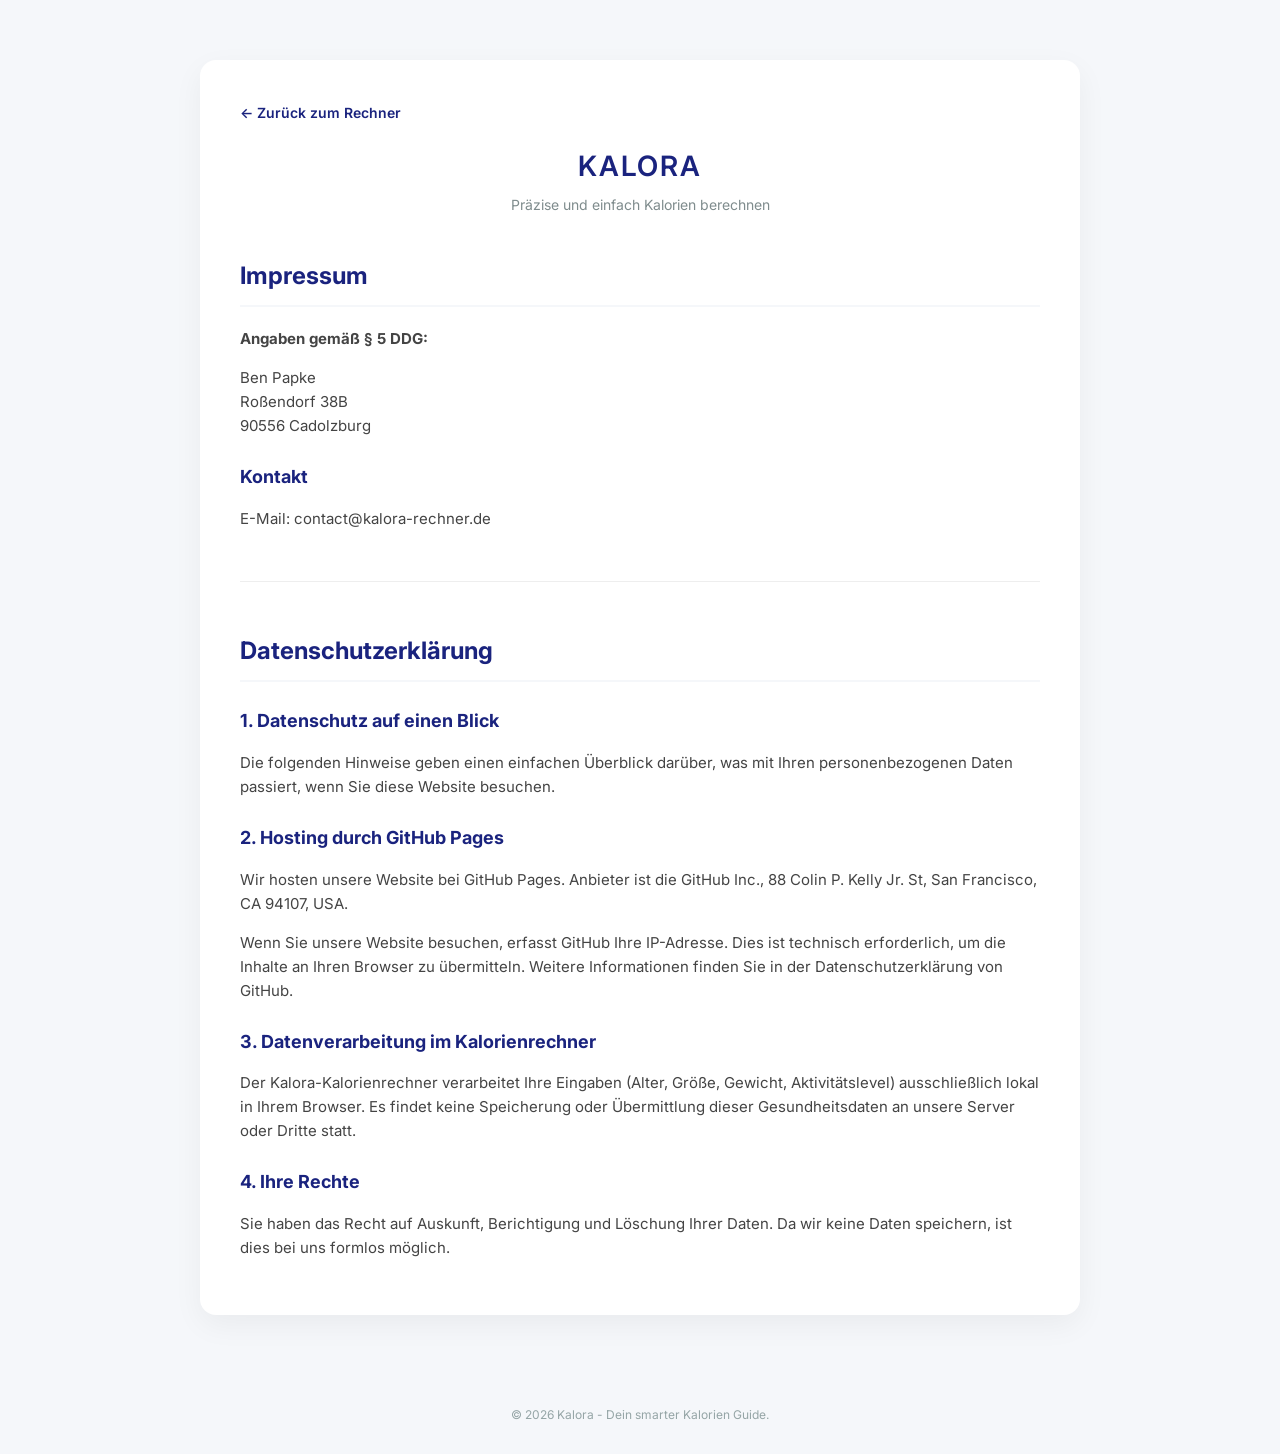
==== legal.html @ d5845e1d "Add legal and privacy information page This file contains the legal information and privacy policy f" ====
<!DOCTYPE html>
<html lang="de">
<head>
    <meta charset="UTF-8">
    <meta name="viewport" content="width=device-width, initial-scale=1.0">
    <title>Rechtliches - Kalora</title>
    <link href="https://fonts.googleapis.com/css2?family=Inter:wght@300;400;600&display=swap" rel="stylesheet">
    <style>
        :root {
            --primary-blue: #1A237E;
            --text-color: #2C3E50;
            --bg-color: #F5F7FA;
            --card-bg: #FFFFFF;
        }

        body {
            font-family: 'Inter', sans-serif;
            background-color: var(--bg-color);
            color: var(--text-color);
            margin: 0;
            line-height: 1.6;
            display: flex;
            flex-direction: column;
            min-height: 100vh;
        }

        .container {
            max-width: 800px;
            margin: 60px auto;
            padding: 40px;
            background: var(--card-bg);
            border-radius: 16px;
            box-shadow: 0 10px 30px rgba(0,0,0,0.05);
        }

        .logo-area {
            text-align: center;
            margin-bottom: 40px;
        }

        .logo-text {
            font-size: 28px;
            font-weight: 600;
            color: var(--primary-blue);
            letter-spacing: 2px;
            text-transform: uppercase;
            margin: 0;
        }

        .logo-sub {
            font-size: 14px;
            color: #7F8C8D;
            margin-top: 5px;
        }

        h1 {
            font-size: 24px;
            color: var(--primary-blue);
            border-bottom: 2px solid var(--bg-color);
            padding-bottom: 10px;
            margin-top: 40px;
        }

        h2 {
            font-size: 18px;
            color: var(--primary-blue);
            margin-top: 25px;
        }

        p, li {
            font-size: 15px;
            color: #444;
        }

        .back-link {
            display: inline-block;
            margin-bottom: 20px;
            color: var(--primary-blue);
            text-decoration: none;
            font-weight: 600;
            font-size: 14px;
        }

        .back-link:hover {
            text-decoration: underline;
        }

        footer {
            text-align: center;
            padding: 30px;
            font-size: 12px;
            color: #95A5A6;
            margin-top: auto;
        }

        .section-divider {
            height: 1px;
            background: #EEE;
            margin: 50px 0;
        }

        @media (max-width: 600px) {
            .container {
                margin: 20px;
                padding: 20px;
            }
        }
    </style>
</head>
<body>

    <div class="container">
        <a href="index.html" class="back-link">← Zurück zum Rechner</a>

        <div class="logo-area">
            <p class="logo-text">KALORA</p>
            <p class="logo-sub">Präzise und einfach Kalorien berechnen</p>
        </div>

        <!-- IMPRESSUM -->
        <section id="impressum">
            <h1>Impressum</h1>
            <p><strong>Angaben gemäß § 5 DDG:</strong></p>
            <p>
                Ben Papke <br>
                Roßendorf 38B <br>
                90556 Cadolzburg
            </p>

            <h2>Kontakt</h2>
            <p>
                E-Mail: contact@kalora-rechner.de
            </p>

        </section>

        <div class="section-divider"></div>

        <!-- DATENSCHUTZ -->
        <section id="datenschutz">
            <h1>Datenschutzerklärung</h1>
            
            <h2>1. Datenschutz auf einen Blick</h2>
            <p>Die folgenden Hinweise geben einen einfachen Überblick darüber, was mit Ihren personenbezogenen Daten passiert, wenn Sie diese Website besuchen.</p>

            <h2>2. Hosting durch GitHub Pages</h2>
            <p>Wir hosten unsere Website bei GitHub Pages. Anbieter ist die GitHub Inc., 88 Colin P. Kelly Jr. St, San Francisco, CA 94107, USA.</p>
            <p>Wenn Sie unsere Website besuchen, erfasst GitHub Ihre IP-Adresse. Dies ist technisch erforderlich, um die Inhalte an Ihren Browser zu übermitteln. Weitere Informationen finden Sie in der Datenschutzerklärung von GitHub.</p>

            <h2>3. Datenverarbeitung im Kalorienrechner</h2>
            <p>Der Kalora-Kalorienrechner verarbeitet Ihre Eingaben (Alter, Größe, Gewicht, Aktivitätslevel) ausschließlich lokal in Ihrem Browser. Es findet keine Speicherung oder Übermittlung dieser Gesundheitsdaten an unsere Server oder Dritte statt.</p>

            <h2>4. Ihre Rechte</h2>
            <p>Sie haben das Recht auf Auskunft, Berichtigung und Löschung Ihrer Daten. Da wir keine Daten speichern, ist dies bei uns formlos möglich.</p>
        </section>
    </div>

    <footer>
        &copy; 2026 Kalora - Dein smarter Kalorien Guide.
    </footer>

</body>
</html>
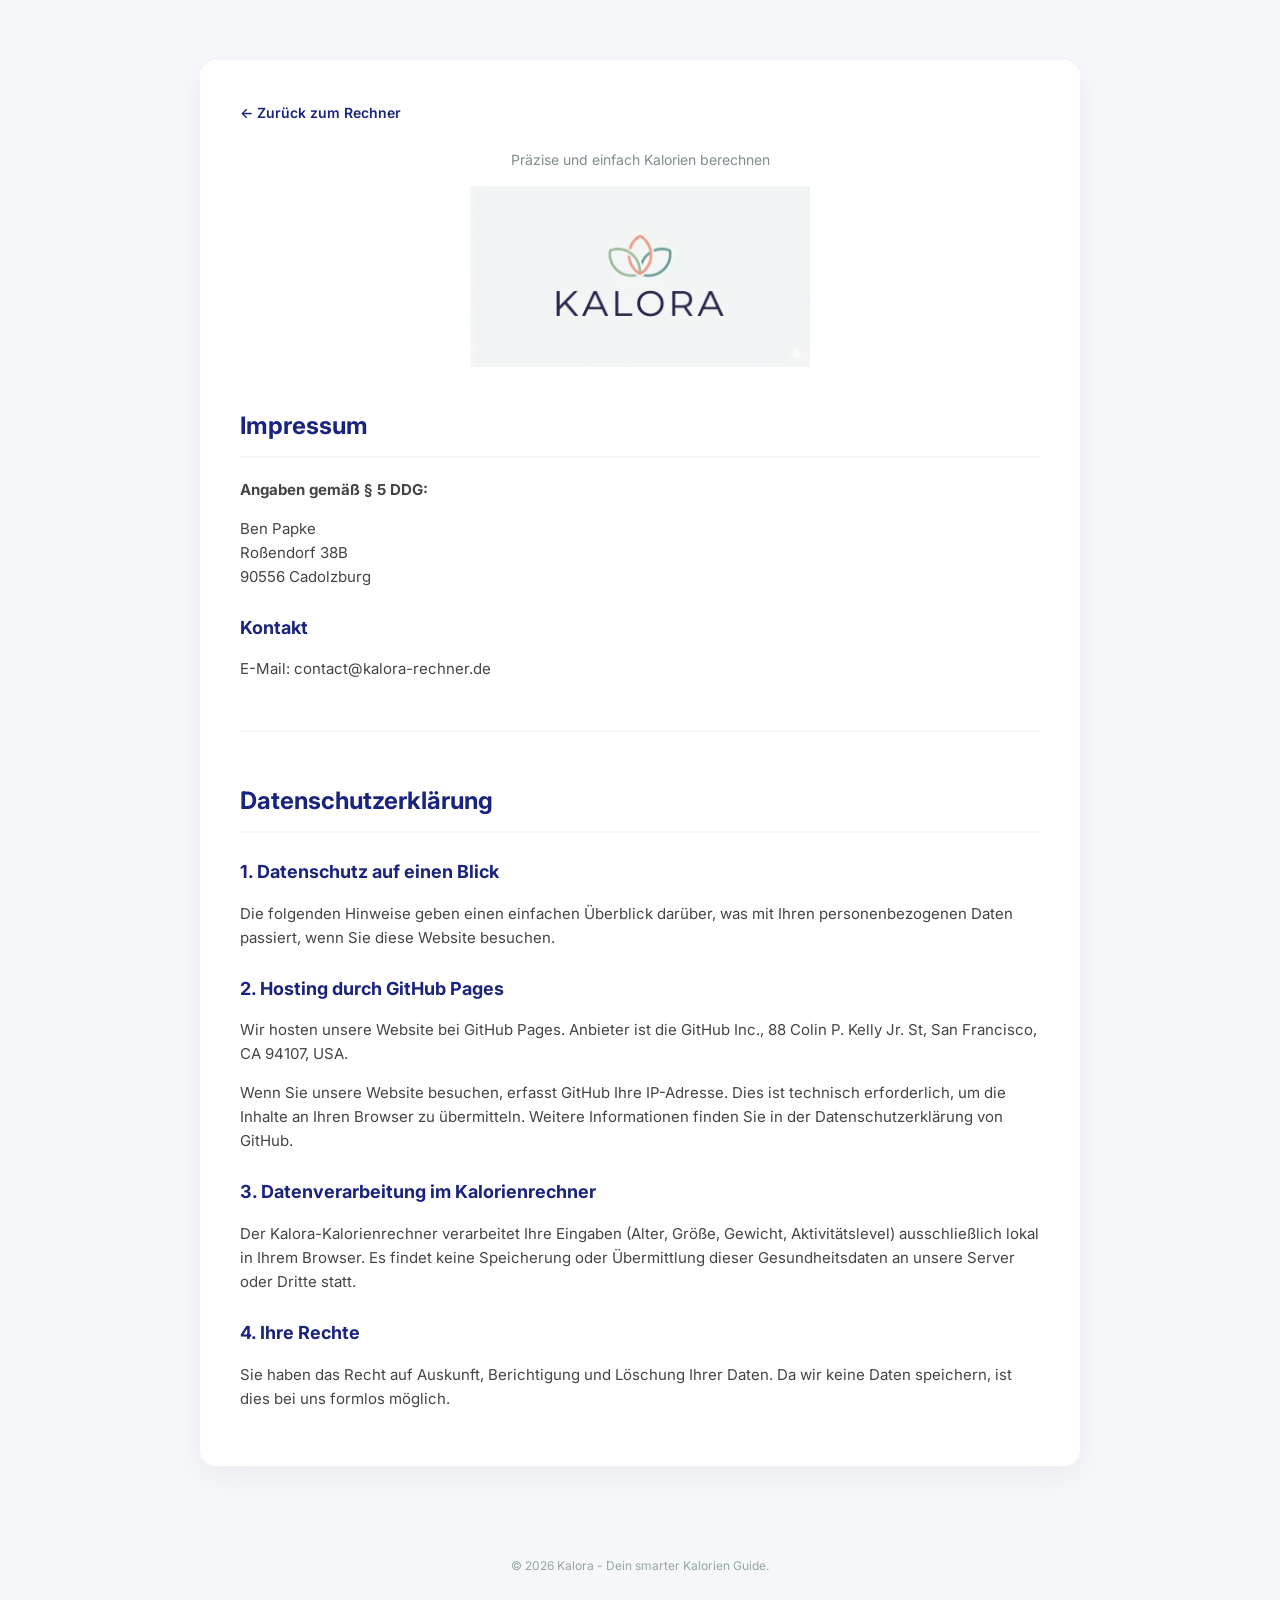
==== commit 21d8f2ce: "Logo update" ====
--- a/legal.html
+++ b/legal.html
@@ -3,6 +3,7 @@
 <head>
     <meta charset="UTF-8">
     <meta name="viewport" content="width=device-width, initial-scale=1.0">
+    <meta name="robots" content="noindex, nofollow">
     <title>Rechtliches - Kalora</title>
     <link href="https://fonts.googleapis.com/css2?family=Inter:wght@300;400;600&display=swap" rel="stylesheet">
     <style>
@@ -38,13 +39,12 @@
             margin-bottom: 40px;
         }
 
-        .logo-text {
-            font-size: 28px;
-            font-weight: 600;
-            color: var(--primary-blue);
-            letter-spacing: 2px;
-            text-transform: uppercase;
-            margin: 0;
+        .legal-logo {
+            display: block;
+            width: 100%;
+            max-width: 340px;
+            height: auto;
+            margin: 0 auto;
         }
 
         .logo-sub {
@@ -113,8 +113,8 @@
         <a href="index.html" class="back-link">← Zurück zum Rechner</a>
 
         <div class="logo-area">
-            <p class="logo-text">KALORA</p>
             <p class="logo-sub">Präzise und einfach Kalorien berechnen</p>
+            <img class="legal-logo" src="assets/kalora-logo.png" alt="Kalora" decoding="async">
         </div>
 
         <!-- IMPRESSUM -->
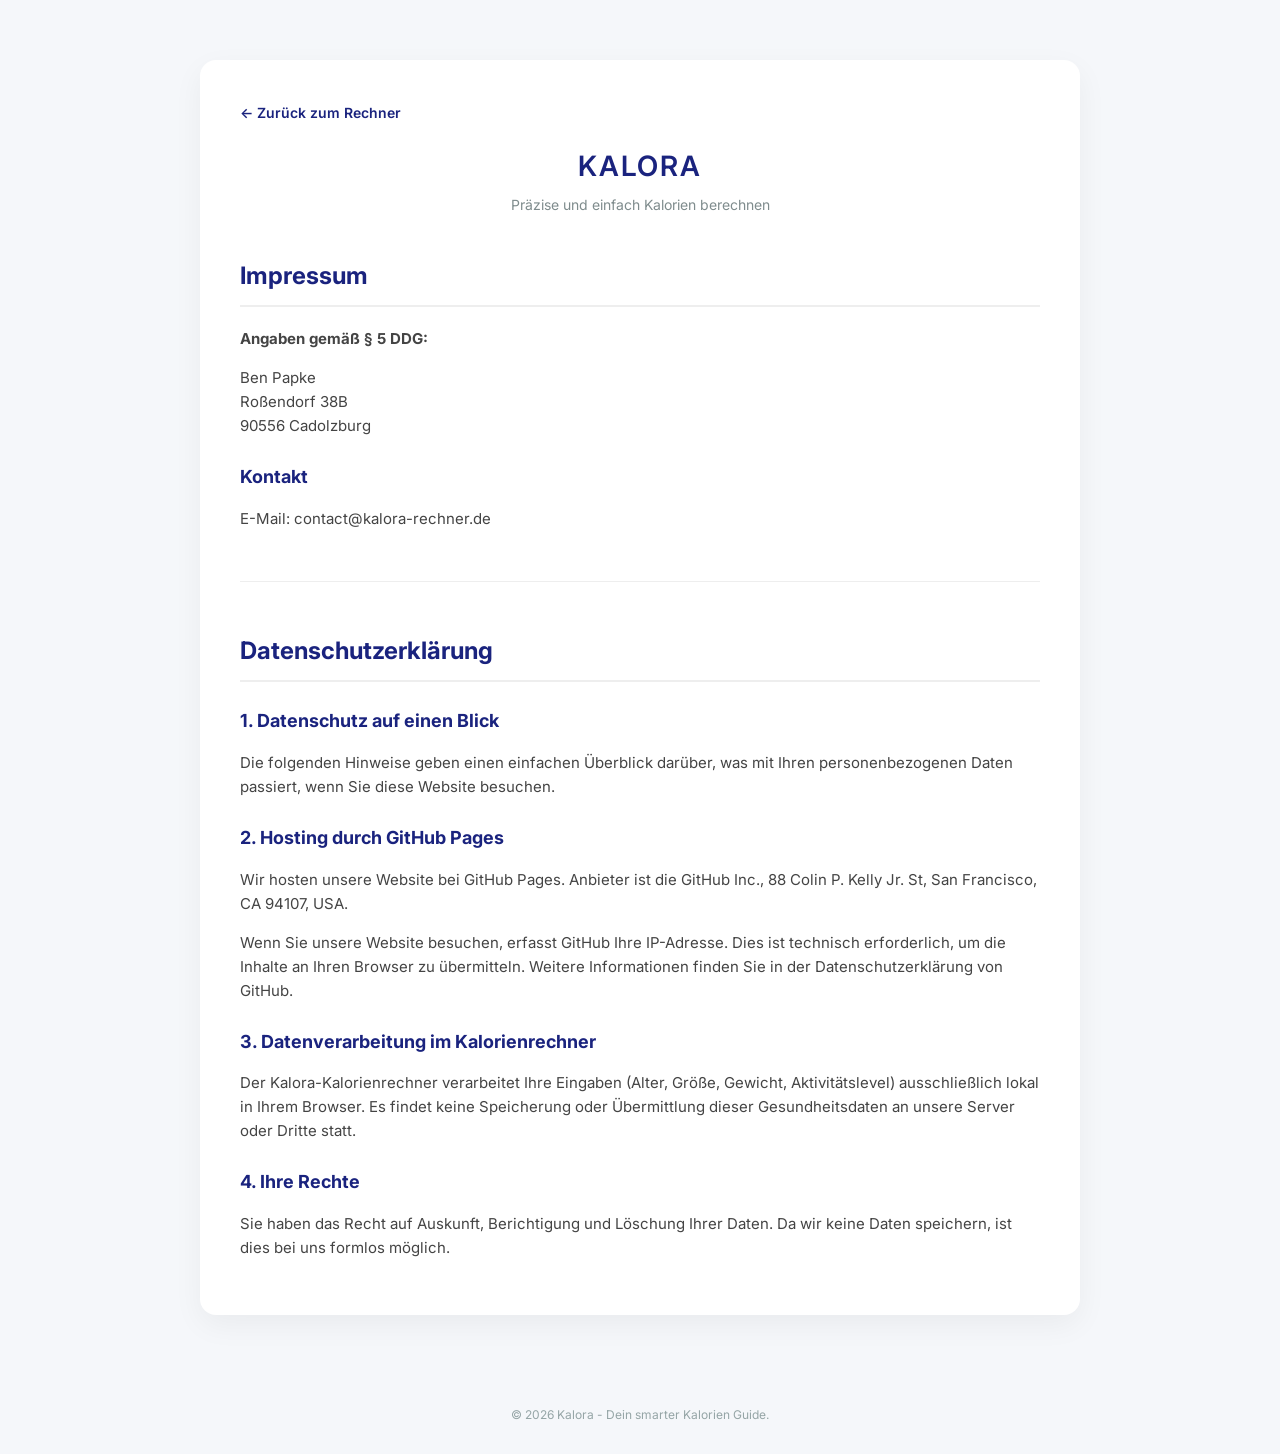
==== commit 759da3a4: "Update legal.html" ====
--- a/legal.html
+++ b/legal.html
@@ -5,13 +5,36 @@
     <meta name="viewport" content="width=device-width, initial-scale=1.0">
     <meta name="robots" content="noindex, nofollow">
     <title>Rechtliches - Kalora</title>
+    <script>
+        (function() {
+            var s = localStorage.getItem('kalora-theme');
+            var preferLight = window.matchMedia && window.matchMedia('(prefers-color-scheme: light)').matches;
+            document.documentElement.setAttribute('data-theme', (s === 'light' || s === 'dark') ? s : (preferLight ? 'light' : 'dark'));
+        })();
+    </script>
     <link href="https://fonts.googleapis.com/css2?family=Inter:wght@300;400;600&display=swap" rel="stylesheet">
     <style>
-        :root {
+        :root,
+        [data-theme="light"] {
             --primary-blue: #1A237E;
             --text-color: #2C3E50;
             --bg-color: #F5F7FA;
             --card-bg: #FFFFFF;
+            --text-muted: #7F8C8D;
+            --text-body: #444;
+            --footer-color: #95A5A6;
+            --divider: #EEE;
+        }
+
+        [data-theme="dark"] {
+            --primary-blue: #60A5FA;
+            --text-color: #E2E8F0;
+            --bg-color: #0F172A;
+            --card-bg: #1E293B;
+            --text-muted: #94A3B8;
+            --text-body: #CBD5E1;
+            --footer-color: #64748B;
+            --divider: #334155;
         }
 
         body {
@@ -23,6 +46,7 @@
             display: flex;
             flex-direction: column;
             min-height: 100vh;
+            transition: background-color 0.3s ease, color 0.3s ease;
         }
 
         .container {
@@ -32,6 +56,11 @@
             background: var(--card-bg);
             border-radius: 16px;
             box-shadow: 0 10px 30px rgba(0,0,0,0.05);
+            transition: background-color 0.3s ease, box-shadow 0.3s ease;
+        }
+
+        [data-theme="dark"] .container {
+            box-shadow: 0 10px 30px rgba(0,0,0,0.3);
         }
 
         .logo-area {
@@ -39,24 +68,25 @@
             margin-bottom: 40px;
         }
 
-        .legal-logo {
-            display: block;
-            width: 100%;
-            max-width: 340px;
-            height: auto;
-            margin: 0 auto;
+        .logo-text {
+            font-size: 28px;
+            font-weight: 600;
+            color: var(--primary-blue);
+            letter-spacing: 2px;
+            text-transform: uppercase;
+            margin: 0;
         }
 
         .logo-sub {
             font-size: 14px;
-            color: #7F8C8D;
+            color: var(--text-muted);
             margin-top: 5px;
         }
 
         h1 {
             font-size: 24px;
             color: var(--primary-blue);
-            border-bottom: 2px solid var(--bg-color);
+            border-bottom: 2px solid var(--divider);
             padding-bottom: 10px;
             margin-top: 40px;
         }
@@ -69,7 +99,7 @@
 
         p, li {
             font-size: 15px;
-            color: #444;
+            color: var(--text-body);
         }
 
         .back-link {
@@ -113,8 +143,8 @@
         <a href="index.html" class="back-link">← Zurück zum Rechner</a>
 
         <div class="logo-area">
+            <p class="logo-text">KALORA</p>
             <p class="logo-sub">Präzise und einfach Kalorien berechnen</p>
-            <img class="legal-logo" src="assets/kalora-logo.png" alt="Kalora" decoding="async">
         </div>
 
         <!-- IMPRESSUM -->
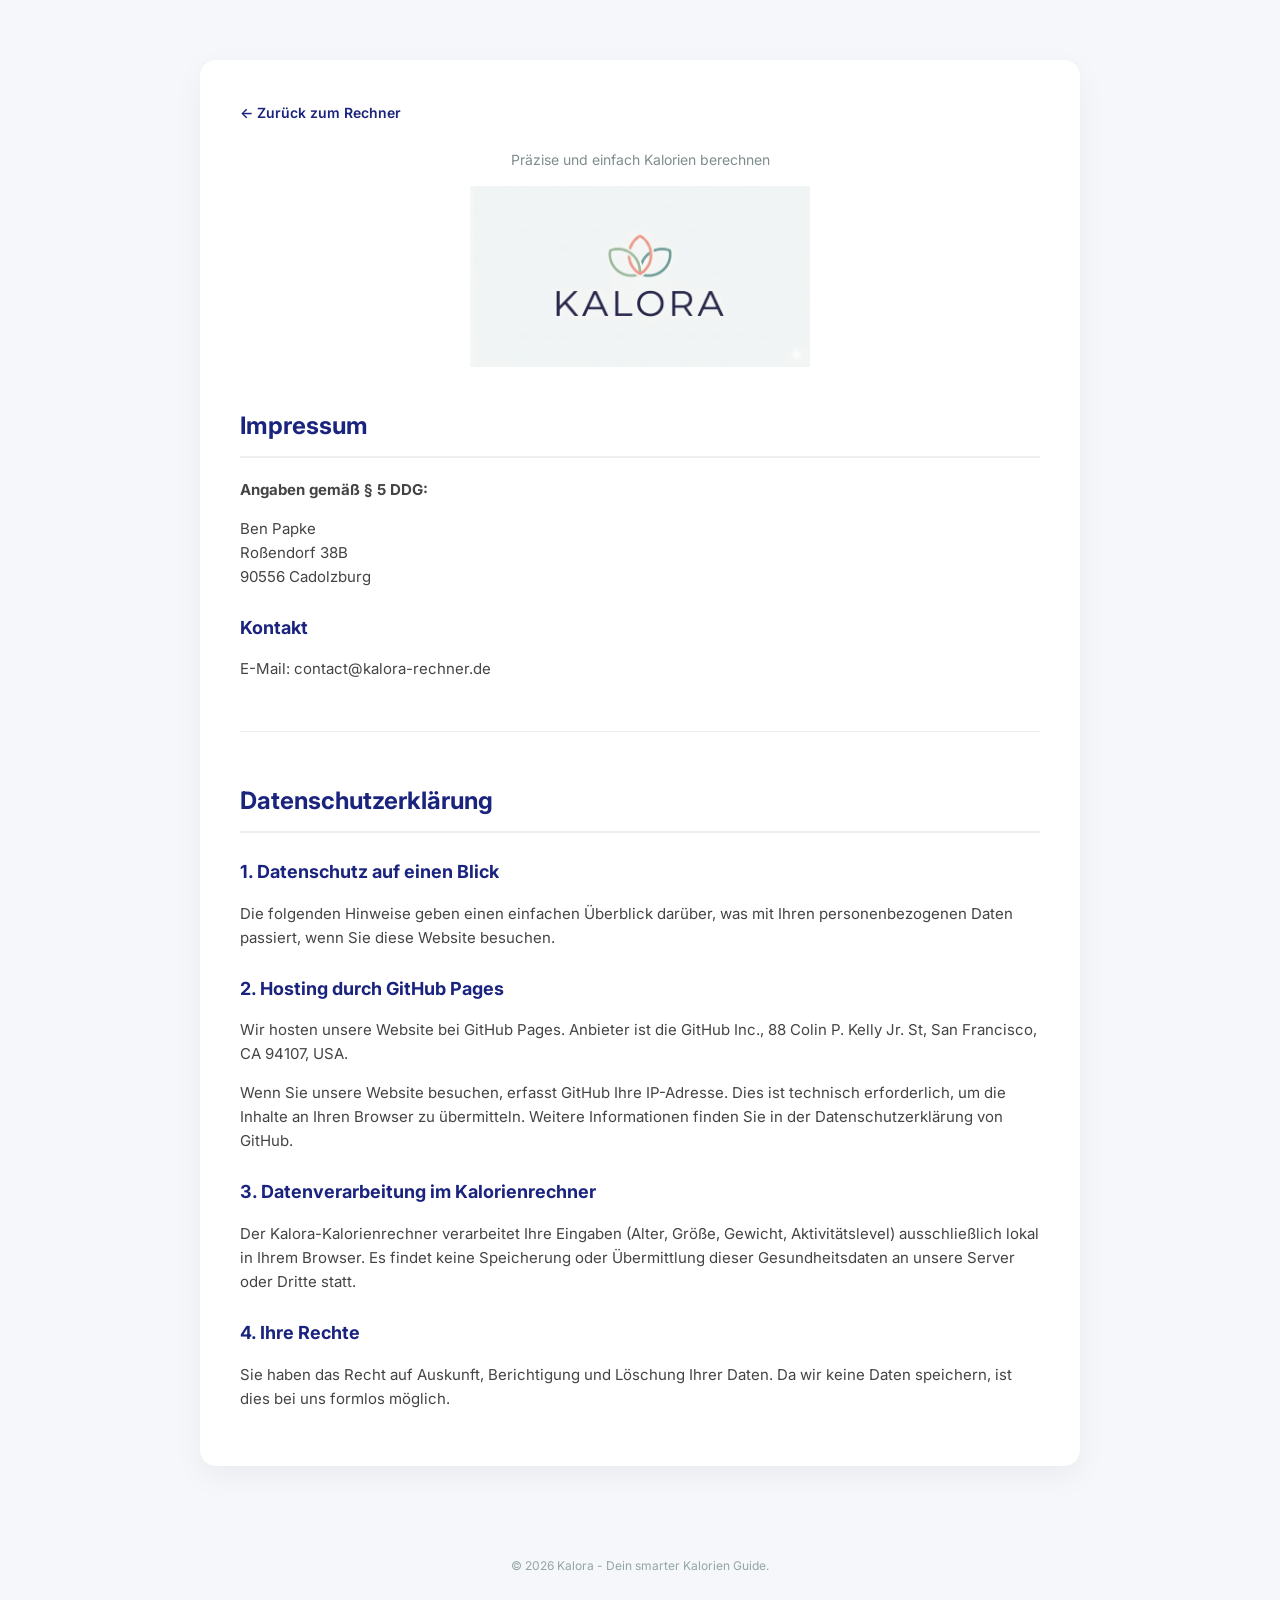
==== commit 03b44086: "Merge branch 'main' of https://github.com/Pablesco74/Kalorienrechner" ====
--- a/legal.html
+++ b/legal.html
@@ -68,13 +68,12 @@
             margin-bottom: 40px;
         }
 
-        .logo-text {
-            font-size: 28px;
-            font-weight: 600;
-            color: var(--primary-blue);
-            letter-spacing: 2px;
-            text-transform: uppercase;
-            margin: 0;
+        .legal-logo {
+            display: block;
+            width: 100%;
+            max-width: 340px;
+            height: auto;
+            margin: 0 auto;
         }
 
         .logo-sub {
@@ -143,8 +142,8 @@
         <a href="index.html" class="back-link">← Zurück zum Rechner</a>
 
         <div class="logo-area">
-            <p class="logo-text">KALORA</p>
             <p class="logo-sub">Präzise und einfach Kalorien berechnen</p>
+            <img class="legal-logo" src="assets/kalora-logo.png" alt="Kalora" decoding="async">
         </div>
 
         <!-- IMPRESSUM -->
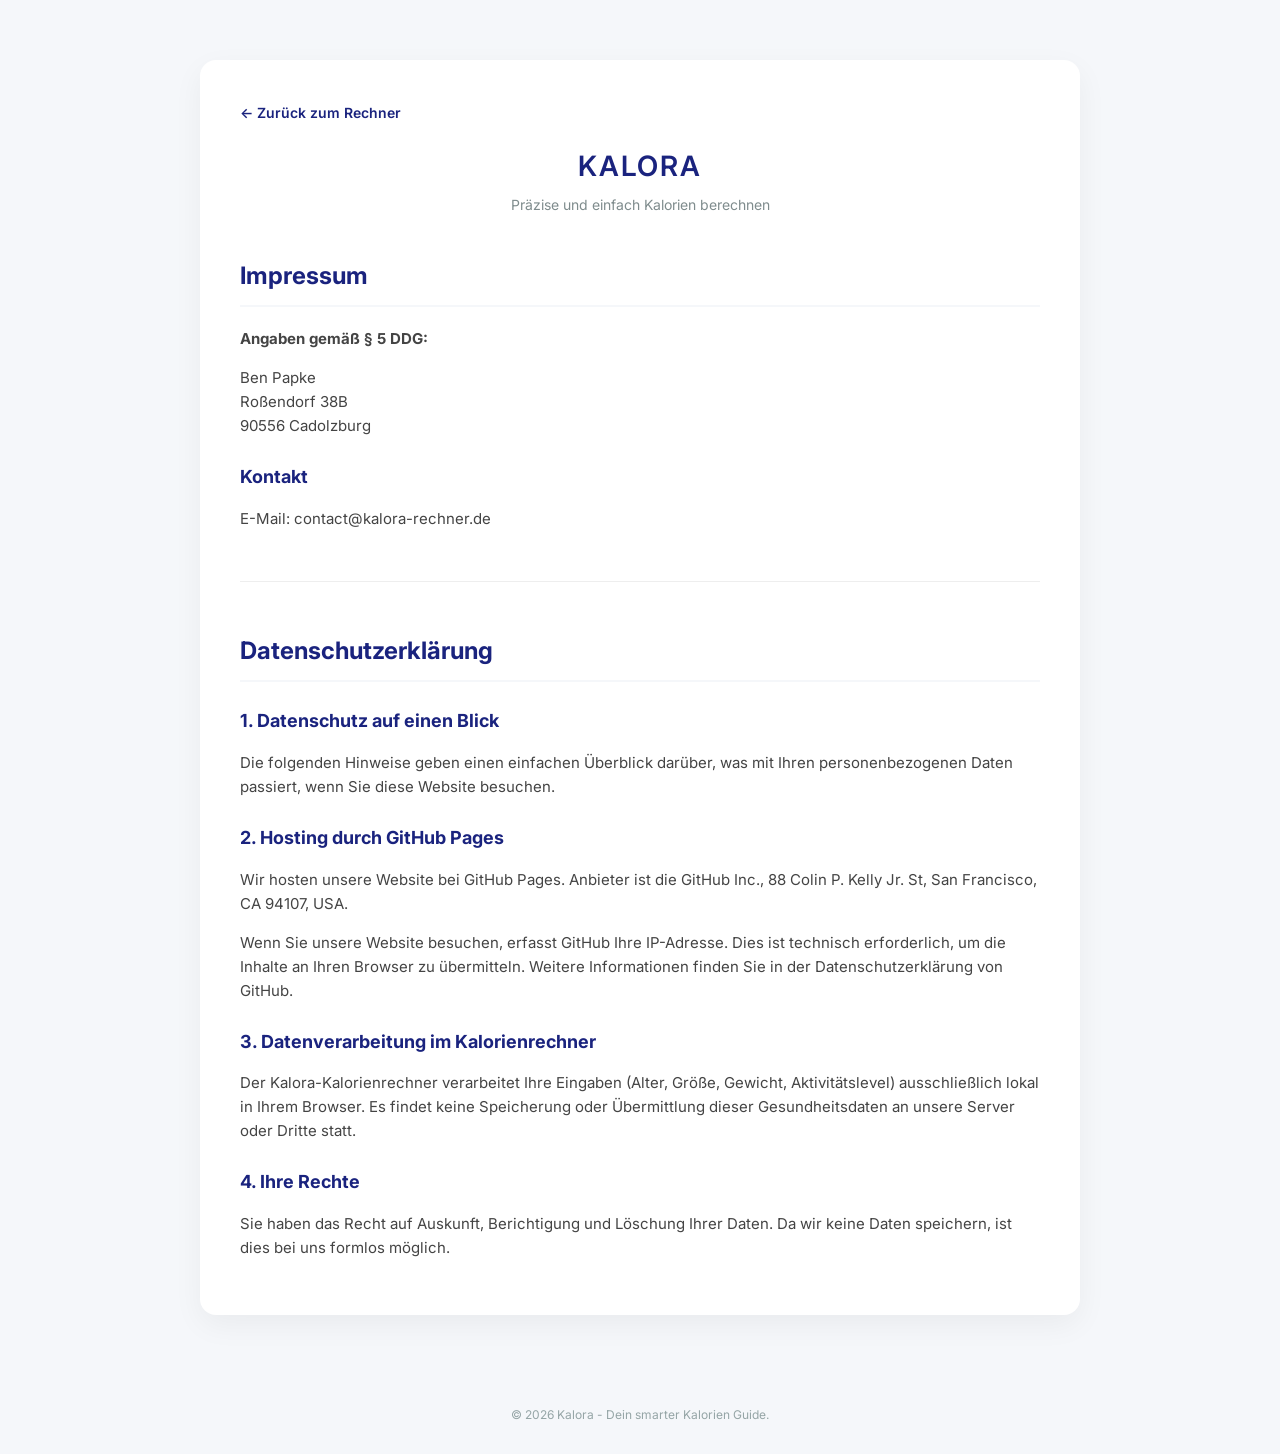
==== commit 2521b25b: "Refactor theme & chart colors; redesign UI styles Remove inline auto-theme script and simplify legal" ====
--- a/legal.html
+++ b/legal.html
@@ -5,36 +5,13 @@
     <meta name="viewport" content="width=device-width, initial-scale=1.0">
     <meta name="robots" content="noindex, nofollow">
     <title>Rechtliches - Kalora</title>
-    <script>
-        (function() {
-            var s = localStorage.getItem('kalora-theme');
-            var preferLight = window.matchMedia && window.matchMedia('(prefers-color-scheme: light)').matches;
-            document.documentElement.setAttribute('data-theme', (s === 'light' || s === 'dark') ? s : (preferLight ? 'light' : 'dark'));
-        })();
-    </script>
     <link href="https://fonts.googleapis.com/css2?family=Inter:wght@300;400;600&display=swap" rel="stylesheet">
     <style>
-        :root,
-        [data-theme="light"] {
+        :root {
             --primary-blue: #1A237E;
             --text-color: #2C3E50;
             --bg-color: #F5F7FA;
             --card-bg: #FFFFFF;
-            --text-muted: #7F8C8D;
-            --text-body: #444;
-            --footer-color: #95A5A6;
-            --divider: #EEE;
-        }
-
-        [data-theme="dark"] {
-            --primary-blue: #60A5FA;
-            --text-color: #E2E8F0;
-            --bg-color: #0F172A;
-            --card-bg: #1E293B;
-            --text-muted: #94A3B8;
-            --text-body: #CBD5E1;
-            --footer-color: #64748B;
-            --divider: #334155;
         }
 
         body {
@@ -46,7 +23,6 @@
             display: flex;
             flex-direction: column;
             min-height: 100vh;
-            transition: background-color 0.3s ease, color 0.3s ease;
         }
 
         .container {
@@ -56,11 +32,6 @@
             background: var(--card-bg);
             border-radius: 16px;
             box-shadow: 0 10px 30px rgba(0,0,0,0.05);
-            transition: background-color 0.3s ease, box-shadow 0.3s ease;
-        }
-
-        [data-theme="dark"] .container {
-            box-shadow: 0 10px 30px rgba(0,0,0,0.3);
         }
 
         .logo-area {
@@ -68,24 +39,25 @@
             margin-bottom: 40px;
         }
 
-        .legal-logo {
-            display: block;
-            width: 100%;
-            max-width: 340px;
-            height: auto;
-            margin: 0 auto;
+        .logo-text {
+            font-size: 28px;
+            font-weight: 600;
+            color: var(--primary-blue);
+            letter-spacing: 2px;
+            text-transform: uppercase;
+            margin: 0;
         }
 
         .logo-sub {
             font-size: 14px;
-            color: var(--text-muted);
+            color: #7F8C8D;
             margin-top: 5px;
         }
 
         h1 {
             font-size: 24px;
             color: var(--primary-blue);
-            border-bottom: 2px solid var(--divider);
+            border-bottom: 2px solid var(--bg-color);
             padding-bottom: 10px;
             margin-top: 40px;
         }
@@ -98,7 +70,7 @@
 
         p, li {
             font-size: 15px;
-            color: var(--text-body);
+            color: #444;
         }
 
         .back-link {
@@ -142,8 +114,8 @@
         <a href="index.html" class="back-link">← Zurück zum Rechner</a>
 
         <div class="logo-area">
+            <p class="logo-text">KALORA</p>
             <p class="logo-sub">Präzise und einfach Kalorien berechnen</p>
-            <img class="legal-logo" src="assets/kalora-logo.png" alt="Kalora" decoding="async">
         </div>
 
         <!-- IMPRESSUM -->
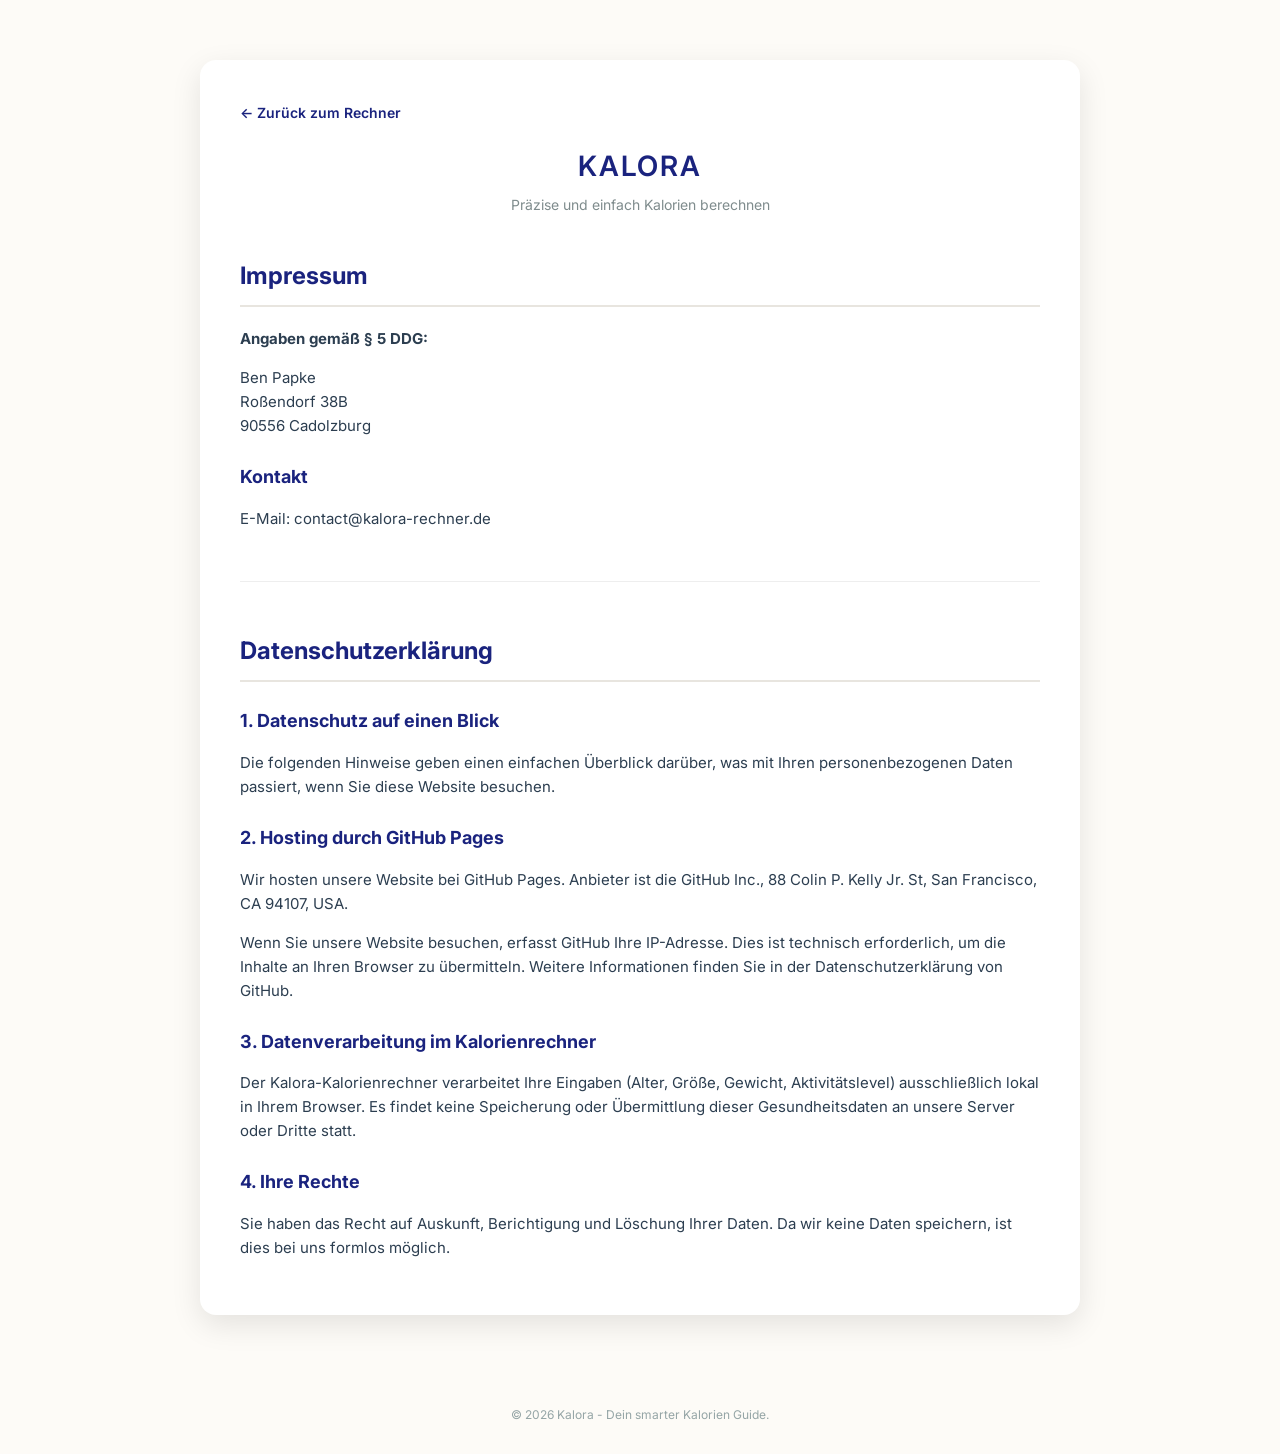
==== commit 00737ca9: "Fix content text, swapped logos, and add dark mode to legal page - Fix swapped theme logos in index." ====
--- a/legal.html
+++ b/legal.html
@@ -1,5 +1,5 @@
 <!DOCTYPE html>
-<html lang="de">
+<html lang="de" data-theme="light">
 <head>
     <meta charset="UTF-8">
     <meta name="viewport" content="width=device-width, initial-scale=1.0">
@@ -7,11 +7,27 @@
     <title>Rechtliches - Kalora</title>
     <link href="https://fonts.googleapis.com/css2?family=Inter:wght@300;400;600&display=swap" rel="stylesheet">
     <style>
-        :root {
+        :root,
+        [data-theme="light"] {
             --primary-blue: #1A237E;
             --text-color: #2C3E50;
-            --bg-color: #F5F7FA;
+            --bg-color: #FDFBF7;
             --card-bg: #FFFFFF;
+            --border-color: #E8E5DF;
+            --muted-color: #7F8C8D;
+            --divider-color: #EEE;
+            --footer-color: #95A5A6;
+        }
+
+        [data-theme="dark"] {
+            --primary-blue: #FF8B7B;
+            --text-color: #E8EAF0;
+            --bg-color: #1A2332;
+            --card-bg: #242D3E;
+            --border-color: #313A4D;
+            --muted-color: #9FA3B8;
+            --divider-color: #313A4D;
+            --footer-color: #9FA3B8;
         }
 
         body {
@@ -31,7 +47,7 @@
             padding: 40px;
             background: var(--card-bg);
             border-radius: 16px;
-            box-shadow: 0 10px 30px rgba(0,0,0,0.05);
+            box-shadow: 0 10px 30px rgba(0,0,0,0.1);
         }
 
         .logo-area {
@@ -50,14 +66,14 @@
 
         .logo-sub {
             font-size: 14px;
-            color: #7F8C8D;
+            color: var(--muted-color);
             margin-top: 5px;
         }
 
         h1 {
             font-size: 24px;
             color: var(--primary-blue);
-            border-bottom: 2px solid var(--bg-color);
+            border-bottom: 2px solid var(--border-color);
             padding-bottom: 10px;
             margin-top: 40px;
         }
@@ -70,7 +86,7 @@
 
         p, li {
             font-size: 15px;
-            color: #444;
+            color: var(--text-color);
         }
 
         .back-link {
@@ -90,13 +106,13 @@
             text-align: center;
             padding: 30px;
             font-size: 12px;
-            color: #95A5A6;
+            color: var(--footer-color);
             margin-top: auto;
         }
 
         .section-divider {
             height: 1px;
-            background: #EEE;
+            background: var(--divider-color);
             margin: 50px 0;
         }
 
@@ -160,5 +176,12 @@
         &copy; 2026 Kalora - Dein smarter Kalorien Guide.
     </footer>
 
+<script>
+    var prefersDark = window.matchMedia && window.matchMedia('(prefers-color-scheme: dark)').matches;
+    document.documentElement.setAttribute('data-theme', prefersDark ? 'dark' : 'light');
+    window.matchMedia('(prefers-color-scheme: dark)').addEventListener('change', function(e) {
+      document.documentElement.setAttribute('data-theme', e.matches ? 'dark' : 'light');
+    });
+</script>
 </body>
 </html>
